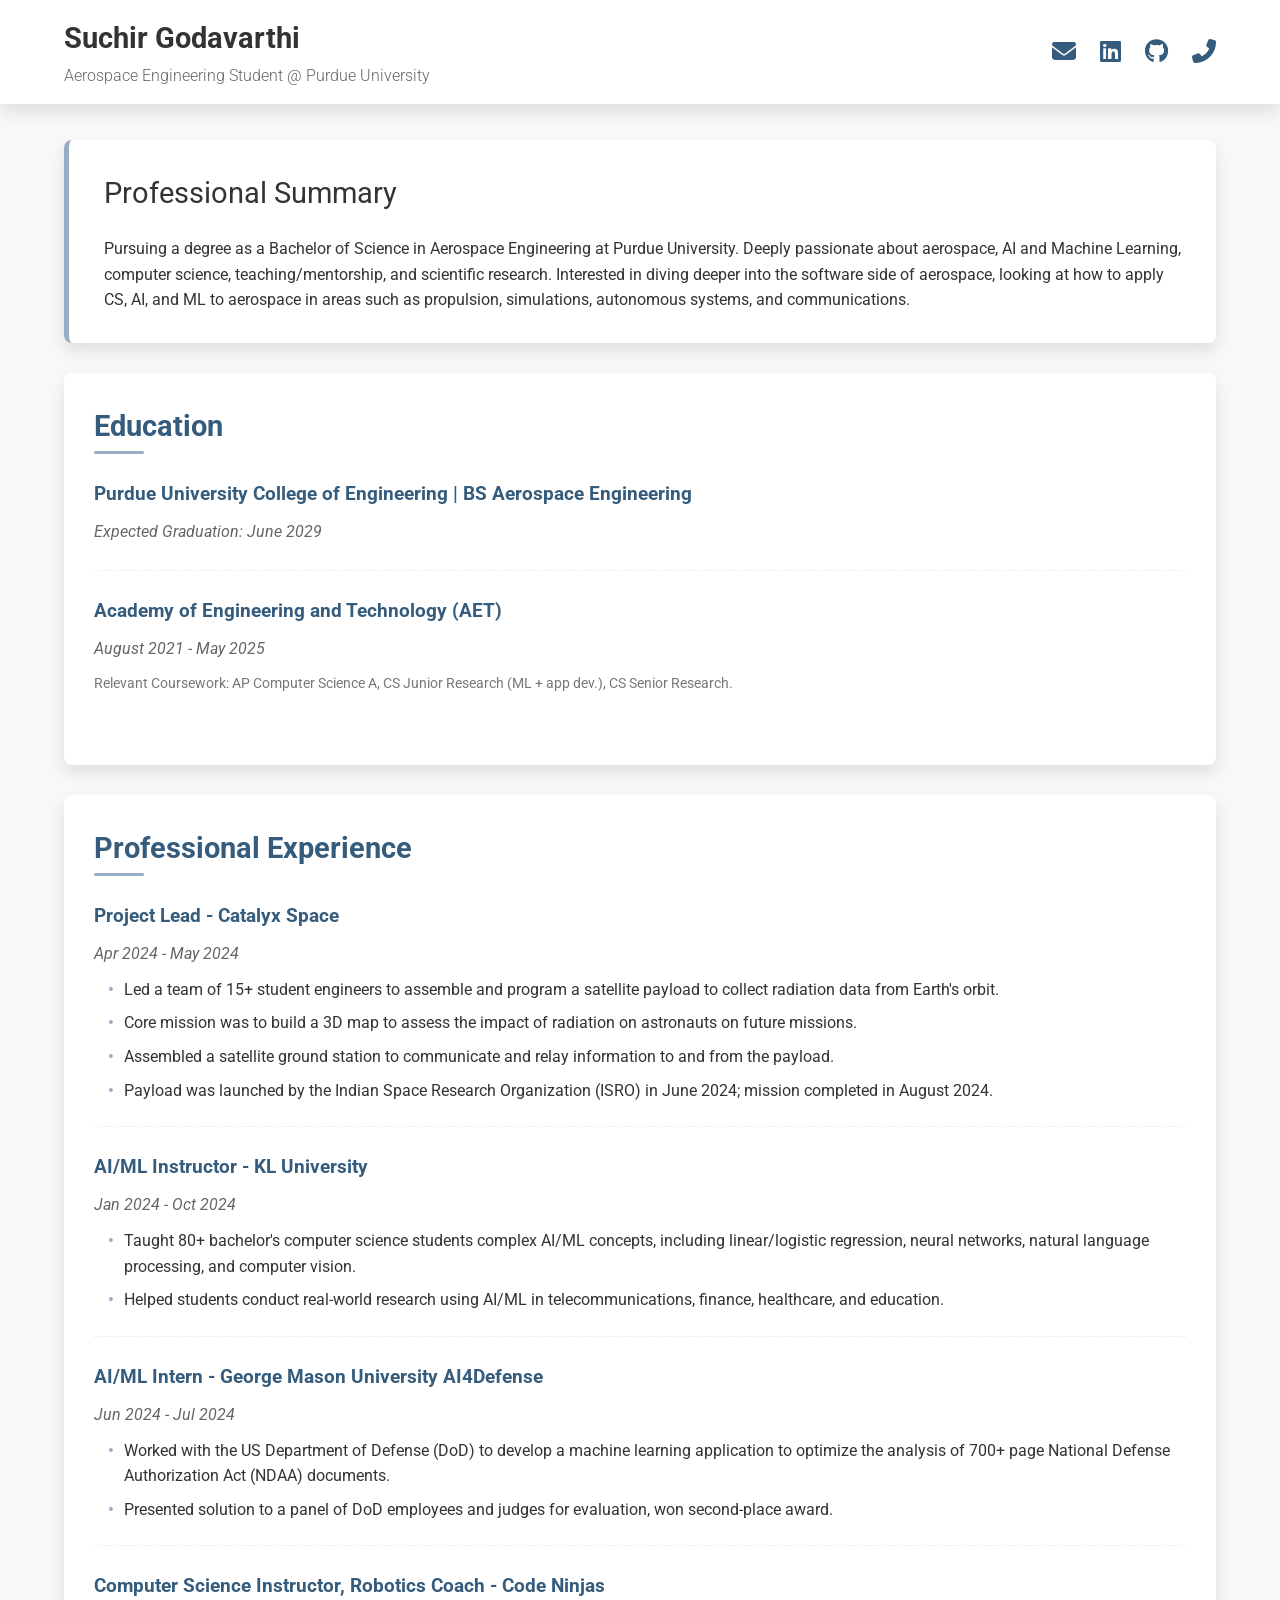
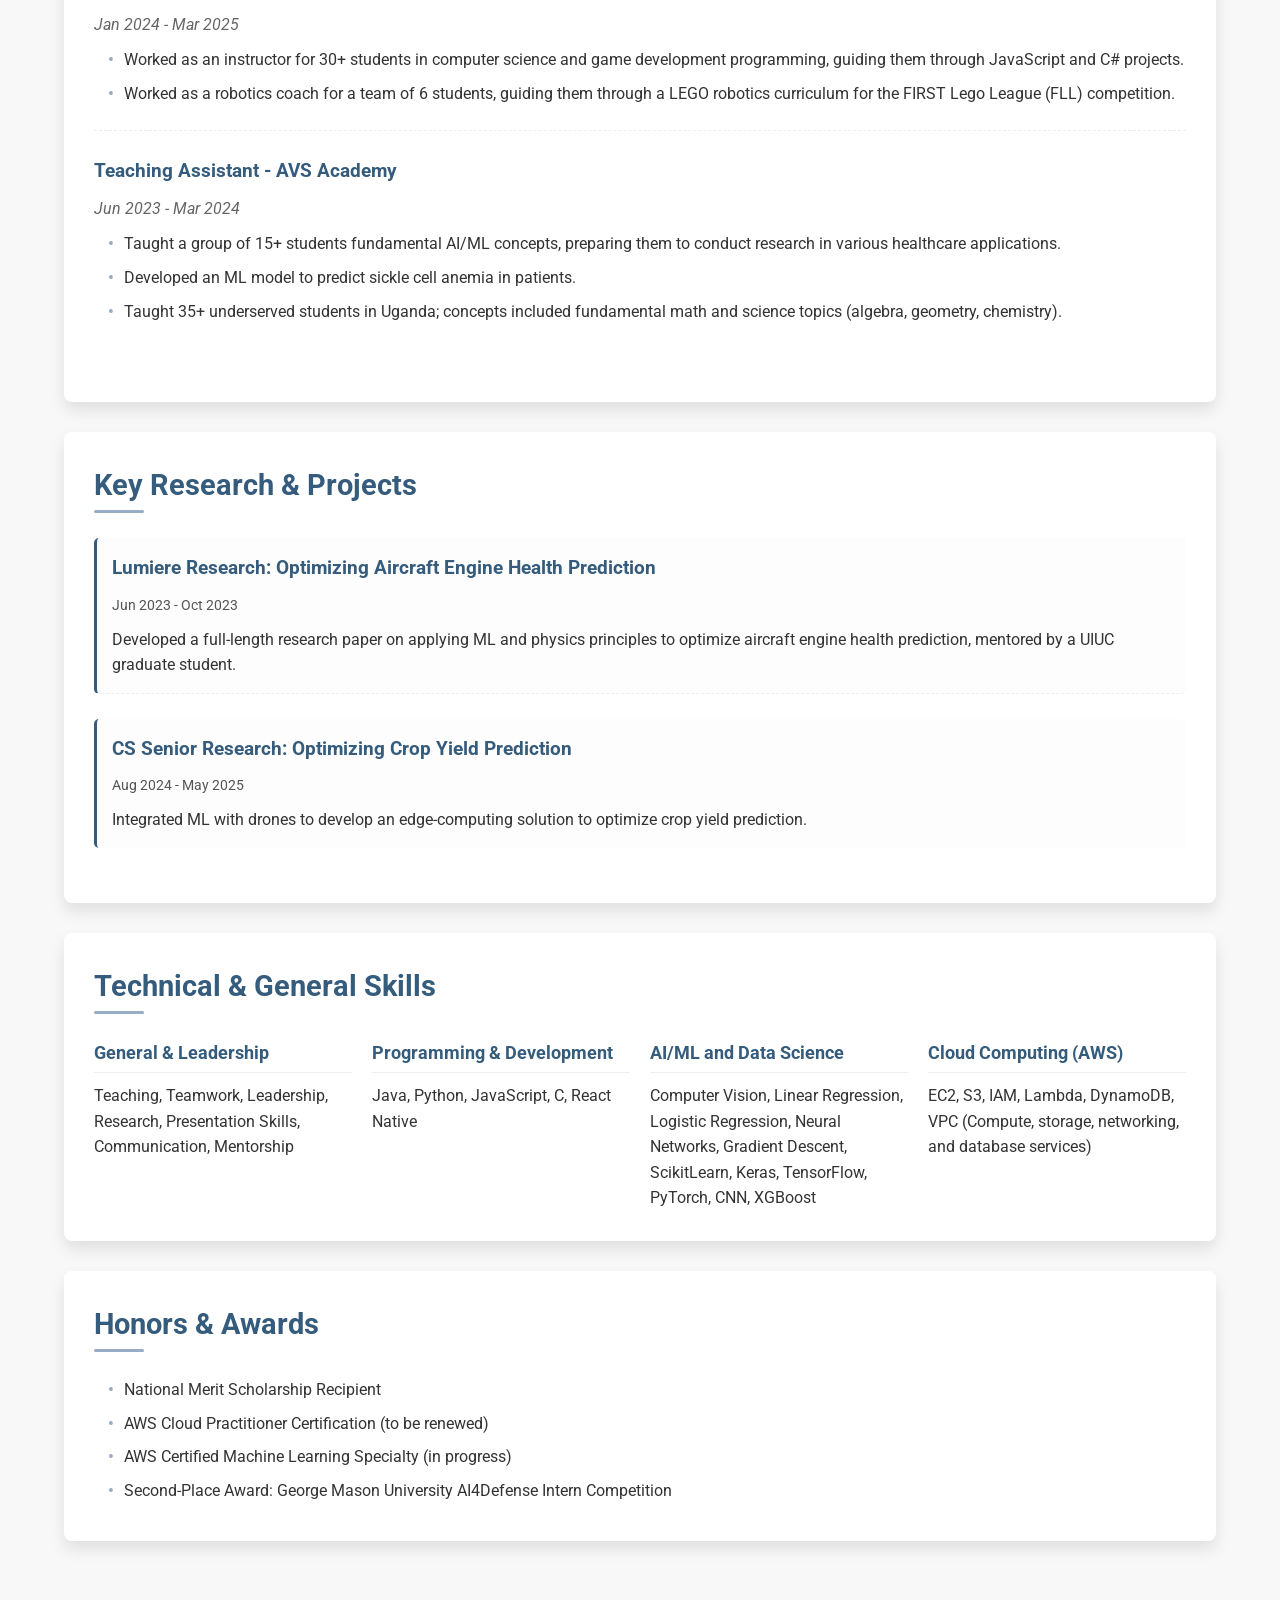
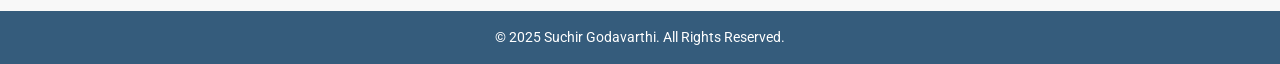
==== index.html @ ec6de8f7 "commit" ====
<!DOCTYPE html>
<html lang="en">
<head>
    <meta charset="UTF-8">
    <meta name="viewport" content="width=device-width, initial-scale=1.0">
    <title>Suchir Godavarthi | Portfolio</title>
    <link rel="stylesheet" href="style.css">
    <script src="script.js" defer></script>
    <link href="https://fonts.googleapis.com/css2?family=Roboto:wght@300;400;700&display=swap" rel="stylesheet">
    <link rel="stylesheet" href="https://cdnjs.cloudflare.com/ajax/libs/font-awesome/6.5.2/css/all.min.css">
</head>
<body>
    <header>
        <div class="container">
            <div class="header-left">
                <h1>Suchir Godavarthi</h1>
                <p class="professional-title">Aerospace Engineering Student @ Purdue University</p>
            </div>
            <div class="contact-top">
                <a href="mailto:suchir.godavarthi@gmail.com" title="Email" class="icon-link"><i class="fas fa-envelope"></i></a>
                <a href="https://www.linkedin.com/in/suchir-godavarthi-71a222285" target="_blank" title="LinkedIn" class="icon-link"><i class="fab fa-linkedin"></i></a>
                <a href="https://github.com/SuchirG5" target="_blank" title="GitHub" class="icon-link"><i class="fab fa-github"></i></a> 
                <a href="tel:+15719929379" title="Phone" class="icon-link"><i class="fas fa-phone-alt"></i></a>
            </div>
        </div>
    </header>

    <main class="container">
        
        <section id="summary" class="card hero-section">
            <h2>Professional Summary</h2>
            <p>Pursuing a degree as a Bachelor of Science in Aerospace Engineering at Purdue University. Deeply passionate about aerospace, AI and Machine Learning, computer science, teaching/mentorship, and scientific research. Interested in diving deeper into the software side of aerospace, looking at how to apply CS, AI, and ML to aerospace in areas such as propulsion, simulations, autonomous systems, and communications.</p>
        </section>

        <section id="education" class="card">
            <h2>Education</h2>
            <div class="edu-entry">
                <h3>Purdue University College of Engineering | BS Aerospace Engineering</h3>
                <p class="company">Expected Graduation: June 2029</p>
            </div>
            <div class="edu-entry">
                <h3>Academy of Engineering and Technology (AET)</h3>
                <p class="company">August 2021 - May 2025</p>
                <p class="coursework">Relevant Coursework: AP Computer Science A, CS Junior Research (ML + app dev.), CS Senior Research.</p>
            </div>
        </section>

        <section id="experience" class="card">
            <h2>Professional Experience</h2>
            
            <div class="job">
                <h3>Project Lead - Catalyx Space</h3>
                <p class="company">Apr 2024 - May 2024</p>
                <ul>
                    <li>Led a team of 15+ student engineers to assemble and program a satellite payload to collect radiation data from Earth's orbit.</li>
                    <li>Core mission was to build a 3D map to assess the impact of radiation on astronauts on future missions.</li>
                    <li>Assembled a satellite ground station to communicate and relay information to and from the payload.</li>
                    <li>Payload was launched by the Indian Space Research Organization (ISRO) in June 2024; mission completed in August 2024.</li>
                </ul>
            </div>

            <div class="job">
                <h3>AI/ML Instructor - KL University</h3>
                <p class="company">Jan 2024 - Oct 2024</p>
                <ul>
                    <li>Taught 80+ bachelor's computer science students complex AI/ML concepts, including linear/logistic regression, neural networks, natural language processing, and computer vision.</li>
                    <li>Helped students conduct real-world research using AI/ML in telecommunications, finance, healthcare, and education.</li>
                </ul>
            </div>

            <div class="job">
                <h3>AI/ML Intern - George Mason University AI4Defense</h3>
                <p class="company">Jun 2024 - Jul 2024</p>
                <ul>
                    <li>Worked with the US Department of Defense (DoD) to develop a machine learning application to optimize the analysis of 700+ page National Defense Authorization Act (NDAA) documents.</li>
                    <li>Presented solution to a panel of DoD employees and judges for evaluation, won second-place award.</li>
                </ul>
            </div>

            <div class="job">
                <h3>Computer Science Instructor, Robotics Coach - Code Ninjas</h3>
                <p class="company">Jan 2024 - Mar 2025</p>
                <ul>
                    <li>Worked as an instructor for 30+ students in computer science and game development programming, guiding them through JavaScript and C# projects.</li>
                    <li>Worked as a robotics coach for a team of 6 students, guiding them through a LEGO robotics curriculum for the FIRST Lego League (FLL) competition.</li>
                </ul>
            </div>
            
            <div class="job">
                <h3>Teaching Assistant - AVS Academy</h3>
                <p class="company">Jun 2023 - Mar 2024</p>
                <ul>
                    <li>Taught a group of 15+ students fundamental AI/ML concepts, preparing them to conduct research in various healthcare applications.</li>
                    <li>Developed an ML model to predict sickle cell anemia in patients.</li>
                    <li>Taught 35+ underserved students in Uganda; concepts included fundamental math and science topics (algebra, geometry, chemistry).</li>
                </ul>
            </div>
        </section>

        <section id="research" class="card">
            <h2>Key Research & Projects</h2>
            
            <div class="project">
                <h3>Lumiere Research: Optimizing Aircraft Engine Health Prediction</h3>
                <p class="tech-stack">Jun 2023 - Oct 2023</p>
                <p>Developed a full-length research paper on applying ML and physics principles to optimize aircraft engine health prediction, mentored by a UIUC graduate student.</p>
            </div>

            <div class="project">
                <h3>CS Senior Research: Optimizing Crop Yield Prediction</h3>
                <p class="tech-stack">Aug 2024 - May 2025</p>
                <p>Integrated ML with drones to develop an edge-computing solution to optimize crop yield prediction.</p>
            </div>
            
        </section>

        <section id="skills" class="card">
            <h2>Technical & General Skills</h2>
            <div class="skills-grid">
                <div>
                    <h3>General & Leadership</h3>
                    <p class="skill-list">Teaching, Teamwork, Leadership, Research, Presentation Skills, Communication, Mentorship</p>
                </div>
                <div>
                    <h3>Programming & Development</h3>
                    <p class="skill-list">Java, Python, JavaScript, C, React Native</p>
                </div>
                <div>
                    <h3>AI/ML and Data Science</h3>
                    <p class="skill-list">Computer Vision, Linear Regression, Logistic Regression, Neural Networks, Gradient Descent, ScikitLearn, Keras, TensorFlow, PyTorch, CNN, XGBoost</p>
                </div>
                <div>
                    <h3>Cloud Computing (AWS)</h3>
                    <p class="skill-list">EC2, S3, IAM, Lambda, DynamoDB, VPC (Compute, storage, networking, and database services)</p>
                </div>
                
            </div>
        </section>

        <section id="honors" class="card">
            <h2>Honors & Awards</h2>
            <ul>
                <li>National Merit Scholarship Recipient</li>
                <li>AWS Cloud Practitioner Certification (to be renewed)</li>
                <li>AWS Certified Machine Learning Specialty (in progress)</li>
                <li>Second-Place Award: George Mason University AI4Defense Intern Competition</li>
            </ul>
        </section>

    </main>

    <footer>
        <div class="container">
            <p>&copy; 2025 Suchir Godavarthi. All Rights Reserved.</p>
        </div>
    </footer>
</body>
</html>
---- style.css ----
/* --- Global Styles & Reset --- */
:root {
    --primary-color: #355c7c; /* Professional Blue */
    --accent-color: #97acc5; /* Blue for highlights */
    --text-color: #333;
    --background-color: #f8f8f8;
    --card-background: #ffffff;
    --shadow-light: 0 2px 4px rgba(0, 0, 0, 0.05);
    --shadow-deep: 0 8px 16px rgba(0, 0, 0, 0.1);
}

* {
    box-sizing: border-box;
    margin: 0;
    padding: 0;
}

body {
    font-family: 'Roboto', Arial, sans-serif;
    line-height: 1.6;
    color: var(--text-color);
    background-color: var(--background-color);
    /* CRITICAL CHANGE: Reduced padding-top for a single fixed header */
    padding-top: 100px; 
    transition: background-color 0.3s;
}

.container {
    width: 90%;
    max-width: 1200px;
    margin: 0 auto;
}

/* --- Typography --- */
h1 {
    font-size: 1.8em;
    color: var(--text-color);
    margin: 0;
}
h2 {
    font-size: 1.8em;
    padding-bottom: 5px;
    margin-bottom: 25px;
    position: relative;
    color: var(--primary-color);
}
h2::after {
    content: '';
    position: absolute;
    left: 0;
    bottom: 0;
    width: 50px;
    height: 3px;
    background-color: var(--accent-color);
    border-radius: 2px;
}
h3 {
    font-size: 1.2em;
    color: var(--primary-color);
    margin-bottom: 0.5em;
}
.professional-title {
    font-size: 1em;
    color: #666;
    font-weight: 300;
    margin-top: 2px;
}

a {
    color: var(--primary-color);
    text-decoration: none;
    transition: color 0.3s;
}
a:hover {
    color: var(--accent-color);
}


/* --- Fixed Header & Navigation --- */
header {
    background: var(--card-background);
    /* Simplified padding for the single header bar */
    padding: 15px 0; 
    position: fixed;
    width: 100%;
    top: 0;
    z-index: 1001;
    box-shadow: var(--shadow-deep);
}
header .container {
    display: flex;
    justify-content: space-between;
    align-items: center;
}

.header-nav-links {
    margin-top: 5px;
    font-size: 0.9em;
}
.header-nav-links a {
    color: #555;
    margin: 0 5px;
    padding: 2px 0;
    border-bottom: 2px solid transparent;
    transition: border-bottom 0.3s;
}
.header-nav-links a:hover {
    color: var(--primary-color);
    border-bottom: 2px solid var(--accent-color);
}

.contact-top .icon-link {
    font-size: 1.5em;
    margin-left: 20px;
    color: var(--primary-color);
}
.contact-top .icon-link:hover {
    color: var(--accent-color);
}

/* --- Main Content & Cards (UNCHANGED BELOW) --- */
main {
    padding: 40px 0;
}

.card {
    background: var(--card-background);
    padding: 30px;
    margin-bottom: 30px;
    border-radius: 8px;
    box-shadow: var(--shadow-deep);
    transition: transform 0.3s ease-in-out;
}
.card:hover {
    transform: translateY(-3px);
}

/* Summary Section */
.hero-section {
    border-left: 5px solid var(--accent-color);
    padding-left: 35px;
}
.hero-section h2 {
    color: var(--text-color);
    font-weight: 400;
    margin-bottom: 15px;
}
.hero-section h2::after {
    display: none; 
}

/* Experience & Education & Research Sections (Shared Styles) */
.job, .edu-entry, .project {
    margin-bottom: 25px;
    padding-bottom: 15px;
    border-bottom: 1px dashed #eee;
}
.job:last-child, .edu-entry:last-child, .project:last-child {
    border-bottom: none;
}
.company {
    color: #666;
    font-style: italic;
    margin-bottom: 10px;
    display: block;
}
.coursework {
    font-size: 0.9em;
    color: #777;
}

/* Project Styling */
.project {
    padding: 15px;
    background: #fdfdfd;
    border-radius: 5px;
    border-left: 3px solid var(--primary-color);
}
.tech-stack {
    font-size: 0.9em;
    color: #555;
    margin-bottom: 10px;
}

/* List Styling (Used for Experience and Honors) */
ul {
    list-style-type: none;
    padding-left: 15px;
}
li {
    position: relative;
    margin-bottom: 8px;
    padding-left: 15px;
}
li::before {
    content: "•";
    color: var(--accent-color);
    font-weight: bold;
    display: inline-block;
    width: 1em;
    margin-left: -1em;
}

/* Skills Section */
.skills-grid {
    display: grid;
    grid-template-columns: repeat(auto-fit, minmax(250px, 1fr));
    gap: 20px;
}
.skills-grid h3 {
    border-bottom: 1px solid #eee;
    padding-bottom: 5px;
    margin-bottom: 10px;
    font-size: 1.1em;
}
.skill-list {
    display: flex;
    flex-wrap: wrap;
    gap: 8px;
}
.skill-list p {
    background: #eef2ff;
    padding: 5px 10px;
    border-radius: 3px;
    font-size: 0.95em;
    font-weight: 500;
    color: var(--primary-color);
}

/* --- Footer --- */
footer {
    background: var(--primary-color);
    color: var(--card-background);
    padding: 15px 0;
    text-align: center;
    font-size: 0.9em;
}
footer .container {
    display: flex;
    justify-content: center;
}


/* --- Responsive Adjustments --- */
@media (max-width: 768px) {
    header .container {
        flex-direction: column;
        text-align: center;
    }
    .contact-top {
        margin-top: 10px;
    }
    .contact-top .icon-link {
        margin: 0 10px;
    }
    .header-left {
        width: 100%;
    }
    .header-nav-links {
        margin-top: 10px;
        padding-top: 5px;
        border-top: 1px solid #eee;
    }
    body {
        /* Adjusted for the new combined header height on mobile */
        padding-top: 160px;
    }
}
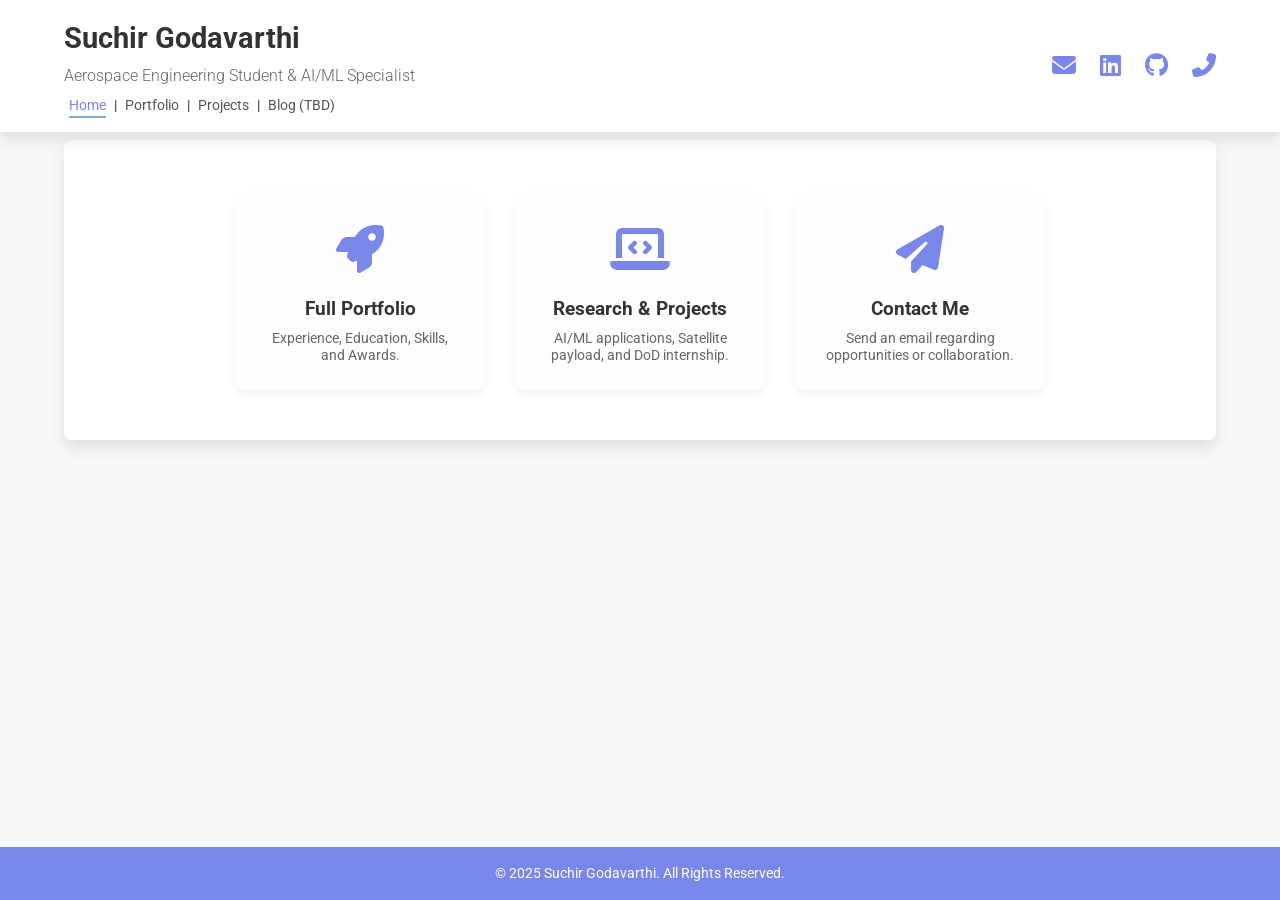
==== commit 8fa69b14: "commit" ====
--- a/index.html
+++ b/index.html
@@ -3,23 +3,32 @@
 <head>
     <meta charset="UTF-8">
     <meta name="viewport" content="width=device-width, initial-scale=1.0">
-    <title>Suchir Godavarthi | Portfolio</title>
+    <title>Suchir Godavarthi | Home</title>
     <link rel="stylesheet" href="style.css">
-    <script src="script.js" defer></script>
+    <!-- Fonts -->
     <link href="https://fonts.googleapis.com/css2?family=Roboto:wght@300;400;700&display=swap" rel="stylesheet">
+    <!-- Font Awesome for Icons -->
     <link rel="stylesheet" href="https://cdnjs.cloudflare.com/ajax/libs/font-awesome/6.5.2/css/all.min.css">
 </head>
 <body>
+    <!-- FIXED HEADER (TOP BAR) - SHARED ACROSS ALL PAGES -->
     <header>
         <div class="container">
             <div class="header-left">
                 <h1>Suchir Godavarthi</h1>
-                <p class="professional-title">Aerospace Engineering Student @ Purdue University</p>
+                <p class="professional-title">Aerospace Engineering Student & AI/ML Specialist</p>
+                <!-- NAVIGATION LINKS -->
+                <div class="header-nav-links">
+                    <a href="index.html" class="active">Home</a> | 
+                    <a href="portfolio.html">Portfolio</a> | 
+                    <a href="projects.html">Projects</a> | 
+                    <a href="#">Blog (TBD)</a>
+                </div>
             </div>
             <div class="contact-top">
                 <a href="mailto:suchir.godavarthi@gmail.com" title="Email" class="icon-link"><i class="fas fa-envelope"></i></a>
                 <a href="https://www.linkedin.com/in/suchir-godavarthi-71a222285" target="_blank" title="LinkedIn" class="icon-link"><i class="fab fa-linkedin"></i></a>
-                <a href="https://github.com/SuchirG5" target="_blank" title="GitHub" class="icon-link"><i class="fab fa-github"></i></a> 
+                <a href="YOUR_GITHUB_LINK_HERE" target="_blank" title="GitHub" class="icon-link"><i class="fab fa-github"></i></a> 
                 <a href="tel:+15719929379" title="Phone" class="icon-link"><i class="fas fa-phone-alt"></i></a>
             </div>
         </div>
@@ -27,132 +36,41 @@
 
     <main class="container">
         
-        <section id="summary" class="card hero-section">
-            <h2>Professional Summary</h2>
-            <p>Pursuing a degree as a Bachelor of Science in Aerospace Engineering at Purdue University. Deeply passionate about aerospace, AI and Machine Learning, computer science, teaching/mentorship, and scientific research. Interested in diving deeper into the software side of aerospace, looking at how to apply CS, AI, and ML to aerospace in areas such as propulsion, simulations, autonomous systems, and communications.</p>
-        </section>
+        <section class="card icon-grid-section">
+            <h2 class="visually-hidden">Navigation Links</h2> 
+            
+            <a href="portfolio.html" class="icon-card">
+                <i class="fas fa-rocket fa-3x"></i>
+                <div class="card-text">
+                    <h3>Full Portfolio</h3>
+                    <p>Experience, Education, Skills, and Awards.</p>
+                </div>
+            </a>
 
-        <section id="education" class="card">
-            <h2>Education</h2>
-            <div class="edu-entry">
-                <h3>Purdue University College of Engineering | BS Aerospace Engineering</h3>
-                <p class="company">Expected Graduation: June 2029</p>
-            </div>
-            <div class="edu-entry">
-                <h3>Academy of Engineering and Technology (AET)</h3>
-                <p class="company">August 2021 - May 2025</p>
-                <p class="coursework">Relevant Coursework: AP Computer Science A, CS Junior Research (ML + app dev.), CS Senior Research.</p>
-            </div>
-        </section>
+            <a href="projects.html" class="icon-card">
+                <i class="fas fa-laptop-code fa-3x"></i>
+                <div class="card-text">
+                    <h3>Research & Projects</h3>
+                    <p>AI/ML applications, Satellite payload, and DoD internship.</p>
+                </div>
+            </a>
 
-        <section id="experience" class="card">
-            <h2>Professional Experience</h2>
-            
-            <div class="job">
-                <h3>Project Lead - Catalyx Space</h3>
-                <p class="company">Apr 2024 - May 2024</p>
-                <ul>
-                    <li>Led a team of 15+ student engineers to assemble and program a satellite payload to collect radiation data from Earth's orbit.</li>
-                    <li>Core mission was to build a 3D map to assess the impact of radiation on astronauts on future missions.</li>
-                    <li>Assembled a satellite ground station to communicate and relay information to and from the payload.</li>
-                    <li>Payload was launched by the Indian Space Research Organization (ISRO) in June 2024; mission completed in August 2024.</li>
-                </ul>
-            </div>
-
-            <div class="job">
-                <h3>AI/ML Instructor - KL University</h3>
-                <p class="company">Jan 2024 - Oct 2024</p>
-                <ul>
-                    <li>Taught 80+ bachelor's computer science students complex AI/ML concepts, including linear/logistic regression, neural networks, natural language processing, and computer vision.</li>
-                    <li>Helped students conduct real-world research using AI/ML in telecommunications, finance, healthcare, and education.</li>
-                </ul>
-            </div>
-
-            <div class="job">
-                <h3>AI/ML Intern - George Mason University AI4Defense</h3>
-                <p class="company">Jun 2024 - Jul 2024</p>
-                <ul>
-                    <li>Worked with the US Department of Defense (DoD) to develop a machine learning application to optimize the analysis of 700+ page National Defense Authorization Act (NDAA) documents.</li>
-                    <li>Presented solution to a panel of DoD employees and judges for evaluation, won second-place award.</li>
-                </ul>
-            </div>
-
-            <div class="job">
-                <h3>Computer Science Instructor, Robotics Coach - Code Ninjas</h3>
-                <p class="company">Jan 2024 - Mar 2025</p>
-                <ul>
-                    <li>Worked as an instructor for 30+ students in computer science and game development programming, guiding them through JavaScript and C# projects.</li>
-                    <li>Worked as a robotics coach for a team of 6 students, guiding them through a LEGO robotics curriculum for the FIRST Lego League (FLL) competition.</li>
-                </ul>
-            </div>
-            
-            <div class="job">
-                <h3>Teaching Assistant - AVS Academy</h3>
-                <p class="company">Jun 2023 - Mar 2024</p>
-                <ul>
-                    <li>Taught a group of 15+ students fundamental AI/ML concepts, preparing them to conduct research in various healthcare applications.</li>
-                    <li>Developed an ML model to predict sickle cell anemia in patients.</li>
-                    <li>Taught 35+ underserved students in Uganda; concepts included fundamental math and science topics (algebra, geometry, chemistry).</li>
-                </ul>
-            </div>
-        </section>
-
-        <section id="research" class="card">
-            <h2>Key Research & Projects</h2>
-            
-            <div class="project">
-                <h3>Lumiere Research: Optimizing Aircraft Engine Health Prediction</h3>
-                <p class="tech-stack">Jun 2023 - Oct 2023</p>
-                <p>Developed a full-length research paper on applying ML and physics principles to optimize aircraft engine health prediction, mentored by a UIUC graduate student.</p>
-            </div>
-
-            <div class="project">
-                <h3>CS Senior Research: Optimizing Crop Yield Prediction</h3>
-                <p class="tech-stack">Aug 2024 - May 2025</p>
-                <p>Integrated ML with drones to develop an edge-computing solution to optimize crop yield prediction.</p>
-            </div>
-            
-        </section>
-
-        <section id="skills" class="card">
-            <h2>Technical & General Skills</h2>
-            <div class="skills-grid">
-                <div>
-                    <h3>General & Leadership</h3>
-                    <p class="skill-list">Teaching, Teamwork, Leadership, Research, Presentation Skills, Communication, Mentorship</p>
+            <a href="mailto:suchir.godavarthi@gmail.com" class="icon-card">
+                <i class="fas fa-paper-plane fa-3x"></i>
+                <div class="card-text">
+                    <h3>Contact Me</h3>
+                    <p>Send an email regarding opportunities or collaboration.</p>
                 </div>
-                <div>
-                    <h3>Programming & Development</h3>
-                    <p class="skill-list">Java, Python, JavaScript, C, React Native</p>
-                </div>
-                <div>
-                    <h3>AI/ML and Data Science</h3>
-                    <p class="skill-list">Computer Vision, Linear Regression, Logistic Regression, Neural Networks, Gradient Descent, ScikitLearn, Keras, TensorFlow, PyTorch, CNN, XGBoost</p>
-                </div>
-                <div>
-                    <h3>Cloud Computing (AWS)</h3>
-                    <p class="skill-list">EC2, S3, IAM, Lambda, DynamoDB, VPC (Compute, storage, networking, and database services)</p>
-                </div>
-                
-            </div>
-        </section>
-
-        <section id="honors" class="card">
-            <h2>Honors & Awards</h2>
-            <ul>
-                <li>National Merit Scholarship Recipient</li>
-                <li>AWS Cloud Practitioner Certification (to be renewed)</li>
-                <li>AWS Certified Machine Learning Specialty (in progress)</li>
-                <li>Second-Place Award: George Mason University AI4Defense Intern Competition</li>
-            </ul>
+            </a>
         </section>
 
     </main>
 
+    <!-- FOOTER -->
     <footer>
         <div class="container">
             <p>&copy; 2025 Suchir Godavarthi. All Rights Reserved.</p>
         </div>
     </footer>
 </body>
-</html>+</html>
--- a/style.css
+++ b/style.css
@@ -1,7 +1,7 @@
 /* --- Global Styles & Reset --- */
 :root {
-    --primary-color: #355c7c; /* Professional Blue */
-    --accent-color: #97acc5; /* Blue for highlights */
+    --primary-color: #7887e8; /* Light Indigo Blue */
+    --accent-color: #80a8cb; /* Soft Blue/Gray */
     --text-color: #333;
     --background-color: #f8f8f8;
     --card-background: #ffffff;
@@ -20,9 +20,14 @@
     line-height: 1.6;
     color: var(--text-color);
     background-color: var(--background-color);
-    /* CRITICAL CHANGE: Reduced padding-top for a single fixed header */
-    padding-top: 100px; 
+    padding-top: 100px; /* Space for the fixed header */
     transition: background-color 0.3s;
+    
+    /* --- STICKY FOOTER FIX START --- */
+    display: flex;
+    flex-direction: column;
+    min-height: 100vh;
+    /* --- STICKY FOOTER FIX END --- */
 }
 
 .container {
@@ -31,7 +36,7 @@
     margin: 0 auto;
 }
 
-/* --- Typography --- */
+/* --- Typography & Headings --- */
 h1 {
     font-size: 1.8em;
     color: var(--text-color);
@@ -79,7 +84,6 @@
 /* --- Fixed Header & Navigation --- */
 header {
     background: var(--card-background);
-    /* Simplified padding for the single header bar */
     padding: 15px 0; 
     position: fixed;
     width: 100%;
@@ -93,6 +97,7 @@
     align-items: center;
 }
 
+/* Primary Page Links (Home, Portfolio, etc.) */
 .header-nav-links {
     margin-top: 5px;
     font-size: 0.9em;
@@ -104,11 +109,13 @@
     border-bottom: 2px solid transparent;
     transition: border-bottom 0.3s;
 }
-.header-nav-links a:hover {
+.header-nav-links a:hover,
+.header-nav-links a.active {
     color: var(--primary-color);
     border-bottom: 2px solid var(--accent-color);
 }
 
+/* Contact Icons */
 .contact-top .icon-link {
     font-size: 1.5em;
     margin-left: 20px;
@@ -118,9 +125,12 @@
     color: var(--accent-color);
 }
 
-/* --- Main Content & Cards (UNCHANGED BELOW) --- */
+/* --- Main Content & Cards --- */
 main {
     padding: 40px 0;
+    /* --- STICKY FOOTER FIX START --- */
+    flex-grow: 1; /* Allows main content to fill all available space */
+    /* --- STICKY FOOTER FIX END --- */
 }
 
 .card {
@@ -135,7 +145,81 @@
     transform: translateY(-3px);
 }
 
-/* Summary Section */
+/* --- Homepage Icon Grid Styling (UPDATED FOR AESTHETICS) --- */
+.icon-grid-section {
+    padding: 50px 30px;
+    display: flex; 
+    justify-content: center; /* Center the narrow cards */
+    gap: 30px; /* Increased gap */
+    flex-wrap: wrap; 
+    text-align: center; /* Center content inside the card */
+}
+
+.icon-card {
+    /* Made narrower for a cleaner look */
+    width: 250px; 
+    
+    background: #fdfdfd;
+    padding: 25px; /* Adjust padding for visual appeal */
+    border-radius: 12px; /* Slightly more rounded corners */
+    box-shadow: 0 6px 10px rgba(0, 0, 0, 0.05);
+    
+    /* Changed to vertical stacking inside the card */
+    display: flex; 
+    flex-direction: column;
+    align-items: center;
+    justify-content: space-between; 
+    height: 200px; /* Set a fixed height for visual uniformity */
+
+    transition: all 0.3s;
+    color: var(--text-color); 
+    text-decoration: none;
+    text-align: center;
+}
+.icon-card:hover {
+    background-color: #eef2ff;
+    transform: translateY(-5px);
+    box-shadow: 0 10px 20px rgba(0, 0, 0, 0.15);
+}
+.icon-card i {
+    color: var(--primary-color);
+    margin-bottom: 10px;
+    transition: color 0.3s;
+    font-size: 3em; 
+    padding-top: 10px; /* Space from the top edge */
+}
+.icon-card:hover i {
+    color: var(--accent-color);
+}
+.icon-card .card-text {
+    flex-grow: 1;
+    display: flex;
+    flex-direction: column;
+    justify-content: flex-end; /* Pushes description to the bottom */
+}
+.icon-card h3 {
+    font-size: 1.2em;
+    margin-bottom: 5px;
+    color: var(--text-color);
+}
+.icon-card p {
+    font-size: 0.85em;
+    color: #666;
+    line-height: 1.3;
+}
+
+.visually-hidden {
+    position: absolute;
+    width: 1px;
+    height: 1px;
+    padding: 0;
+    margin: -1px;
+    overflow: hidden;
+    clip: rect(0, 0, 0, 0);
+    border: 0;
+}
+
+/* --- Portfolio Content Styling (Unchanged) --- */
 .hero-section {
     border-left: 5px solid var(--accent-color);
     padding-left: 35px;
@@ -149,7 +233,7 @@
     display: none; 
 }
 
-/* Experience & Education & Research Sections (Shared Styles) */
+/* Experience, Education, etc. Shared Styles */
 .job, .edu-entry, .project {
     margin-bottom: 25px;
     padding-bottom: 15px;
@@ -163,23 +247,6 @@
     font-style: italic;
     margin-bottom: 10px;
     display: block;
-}
-.coursework {
-    font-size: 0.9em;
-    color: #777;
-}
-
-/* Project Styling */
-.project {
-    padding: 15px;
-    background: #fdfdfd;
-    border-radius: 5px;
-    border-left: 3px solid var(--primary-color);
-}
-.tech-stack {
-    font-size: 0.9em;
-    color: #555;
-    margin-bottom: 10px;
 }
 
 /* List Styling (Used for Experience and Honors) */
@@ -219,7 +286,8 @@
     gap: 8px;
 }
 .skill-list p {
-    background: #eef2ff;
+    /* Updated background color slightly for better contrast against new primary */
+    background: #f0f3ff; 
     padding: 5px 10px;
     border-radius: 3px;
     font-size: 0.95em;
@@ -235,11 +303,6 @@
     text-align: center;
     font-size: 0.9em;
 }
-footer .container {
-    display: flex;
-    justify-content: center;
-}
-
 
 /* --- Responsive Adjustments --- */
 @media (max-width: 768px) {
@@ -260,9 +323,28 @@
         margin-top: 10px;
         padding-top: 5px;
         border-top: 1px solid #eee;
+        width: 100%;
+        display: flex;
+        flex-wrap: wrap;
+        justify-content: center;
+    }
+    .header-nav-links a {
+        margin: 0 8px;
+        font-size: 0.85em;
     }
     body {
-        /* Adjusted for the new combined header height on mobile */
         padding-top: 160px;
     }
-}+    .icon-grid-section {
+        /* On mobile, stack cards vertically */
+        flex-direction: column; 
+    }
+    .icon-card {
+        min-width: 100%;
+        height: auto; /* Allow height to flex on mobile */
+        padding: 20px;
+    }
+    .icon-card i {
+        font-size: 2em;
+    }
+}
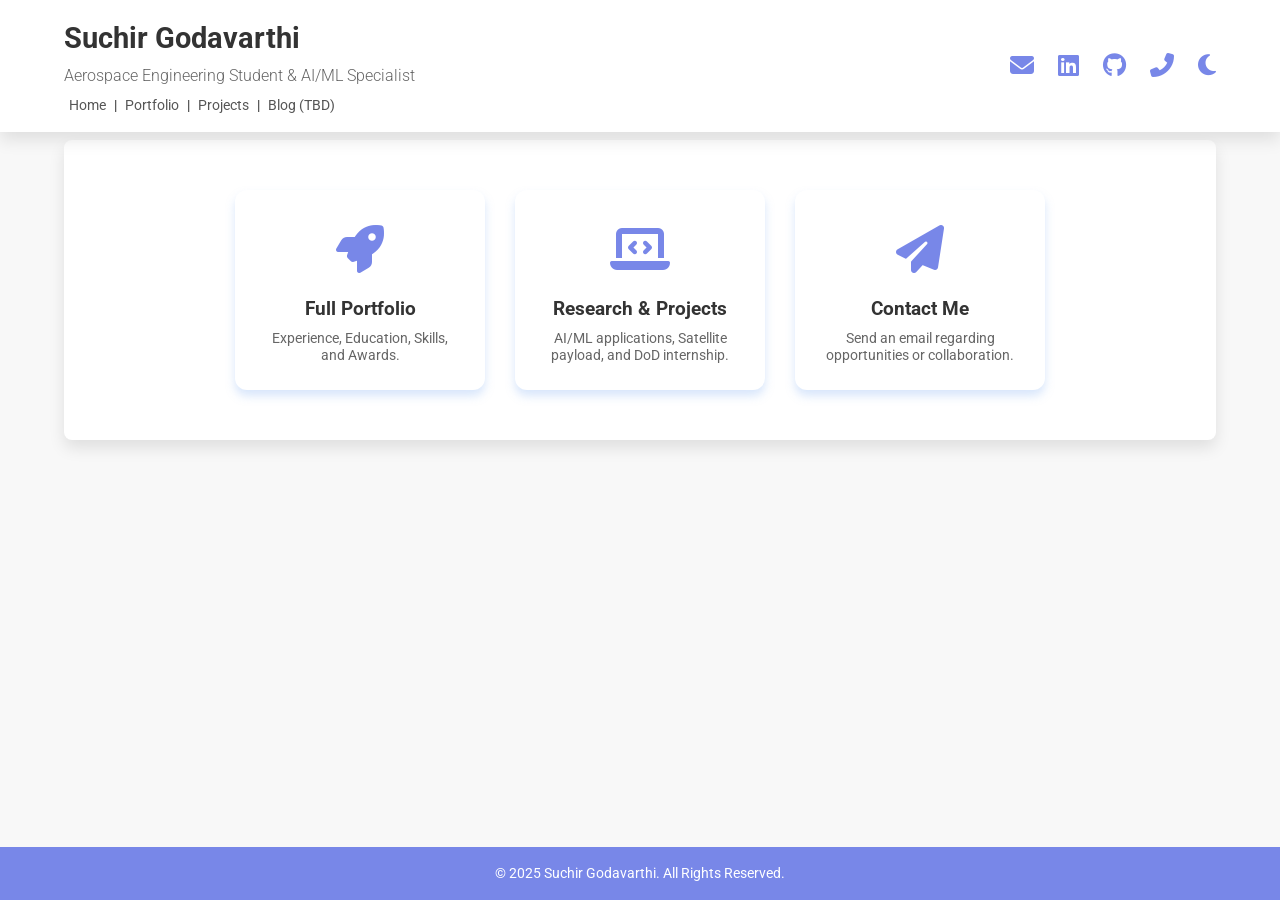
==== commit 0ce56a52: "commit" ====
--- a/index.html
+++ b/index.html
@@ -9,6 +9,8 @@
     <link href="https://fonts.googleapis.com/css2?family=Roboto:wght@300;400;700&display=swap" rel="stylesheet">
     <!-- Font Awesome for Icons -->
     <link rel="stylesheet" href="https://cdnjs.cloudflare.com/ajax/libs/font-awesome/6.5.2/css/all.min.css">
+    <!-- Theme Toggle and Nav Logic -->
+    <script src="script.js" defer></script>
 </head>
 <body>
     <!-- FIXED HEADER (TOP BAR) - SHARED ACROSS ALL PAGES -->
@@ -30,6 +32,10 @@
                 <a href="https://www.linkedin.com/in/suchir-godavarthi-71a222285" target="_blank" title="LinkedIn" class="icon-link"><i class="fab fa-linkedin"></i></a>
                 <a href="YOUR_GITHUB_LINK_HERE" target="_blank" title="GitHub" class="icon-link"><i class="fab fa-github"></i></a> 
                 <a href="tel:+15719929379" title="Phone" class="icon-link"><i class="fas fa-phone-alt"></i></a>
+                <!-- THEME TOGGLE BUTTON -->
+                <button id="theme-toggle" class="theme-toggle-button" aria-label="Toggle theme">
+                    <!-- Icon will be set by script.js on load -->
+                </button>
             </div>
         </div>
     </header>
--- a/style.css
+++ b/style.css
@@ -1,12 +1,30 @@
 /* --- Global Styles & Reset --- */
 :root {
-    --primary-color: #7887e8; /* Light Indigo Blue */
-    --accent-color: #80a8cb; /* Soft Blue/Gray */
+    /* --- DARK MODE (Default) --- */
+    --primary-color: #9fa8da; /* Slightly lighter Indigo Blue for pop on dark bg */
+    --accent-color: #a8b8c7; /* Slightly lighter Soft Blue/Gray for pop on dark bg */
+    --text-color: #e0e0e0;   /* Light gray text */
+    --background-color: #1e1e1e; /* Dark charcoal background */
+    --card-background: #252526; /* Slightly lighter card background */
+    --shadow-light: 0 2px 4px rgba(0, 0, 0, 0.4); /* Darker shadow for subtle depth */
+    --shadow-deep: 0 8px 16px rgba(0, 0, 0, 0.6);
+    --border-color: #8f8f8f;
+    --skill-pill-bg: #363640;
+    --footer-text-color: #1e1e1e;
+}
+
+/* --- LIGHT MODE Overrides --- */
+body.light-mode {
+    --primary-color: #7887e8; 
+    --accent-color: #80a8cb; 
     --text-color: #333;
     --background-color: #f8f8f8;
     --card-background: #ffffff;
     --shadow-light: 0 2px 4px rgba(0, 0, 0, 0.05);
     --shadow-deep: 0 8px 16px rgba(0, 0, 0, 0.1);
+    --border-color: #eee;
+    --skill-pill-bg: #f0f3ff;
+    --footer-text-color: #ffffff;
 }
 
 * {
@@ -39,7 +57,7 @@
 /* --- Typography & Headings --- */
 h1 {
     font-size: 1.8em;
-    color: var(--text-color);
+    color: var(--text-color); /* Use light text color */
     margin: 0;
 }
 h2 {
@@ -66,9 +84,12 @@
 }
 .professional-title {
     font-size: 1em;
-    color: #666;
+    color: #b0b0b0; /* Lighter shade of gray for subtitle */
     font-weight: 300;
     margin-top: 2px;
+}
+body.light-mode .professional-title {
+    color: #666; /* Darker shade of gray for subtitle in light mode */
 }
 
 a {
@@ -103,12 +124,15 @@
     font-size: 0.9em;
 }
 .header-nav-links a {
-    color: #555;
+    color: #b0b0b0; /* Lighter gray for links */
     margin: 0 5px;
     padding: 2px 0;
     border-bottom: 2px solid transparent;
     transition: border-bottom 0.3s;
 }
+body.light-mode .header-nav-links a {
+    color: #555; /* Darker gray for links in light mode */
+}
 .header-nav-links a:hover,
 .header-nav-links a.active {
     color: var(--primary-color);
@@ -122,6 +146,21 @@
     color: var(--primary-color);
 }
 .contact-top .icon-link:hover {
+    color: var(--accent-color);
+}
+
+/* Toggle Button specific style */
+.theme-toggle-button {
+    background: none;
+    border: none;
+    cursor: pointer;
+    font-size: 1.5em;
+    color: var(--primary-color);
+    margin-left: 20px;
+    padding: 0;
+    transition: color 0.3s;
+}
+.theme-toggle-button:hover {
     color: var(--accent-color);
 }
 
@@ -145,6 +184,110 @@
     transform: translateY(-3px);
 }
 
+/* Utility to hide elements (from previous version, keeping it) */
+.hidden {
+    display: none !important;
+}
+
+/* --- NEW PROJECT GRID VIEW (Two large tiles side-by-side) --- */
+.project-grid-view {
+    display: grid;
+    /* Two columns, takes up 1 fraction of space each, making them 50% width */
+    grid-template-columns: 1fr 1fr; 
+    gap: 30px; /* Space between the cards */
+}
+
+.project-viewer-tile {
+    padding: 20px; /* Slightly less padding to maximize viewer space */
+    margin-bottom: 0;
+}
+.project-viewer-tile:hover {
+    transform: translateY(-3px); /* Retain subtle hover effect */
+}
+
+/* Header within the viewer tile */
+.project-header {
+    display: flex;
+    justify-content: space-between;
+    align-items: flex-start;
+    margin-bottom: 15px;
+    border-bottom: 1px solid var(--border-color); /* Uses var */
+    padding-bottom: 10px;
+}
+
+.project-header h3 {
+    margin: 0;
+    color: var(--text-color);
+    font-size: 1.4em; /* Slightly smaller for compactness */
+}
+
+.header-right-icons {
+    display: flex;
+    gap: 15px;
+    align-items: center;
+}
+
+.pdf-link i {
+    color: var(--primary-color);
+}
+.pdf-link:hover i {
+    color: var(--accent-color);
+}
+
+.tech-icons i {
+    font-size: 1.5em; 
+    color: var(--accent-color);
+    transition: color 0.2s;
+}
+.tech-icons i:hover {
+    color: var(--primary-color);
+}
+
+/* PDF Viewer Container - MUCH LARGER */
+.pdf-viewer-container {
+    background: #121212; /* Even darker background for the viewer area */
+    border: 1px solid var(--border-color); /* Uses var */
+    border-radius: 4px;
+    box-shadow: var(--shadow-light);
+    overflow: hidden;
+    display: flex;
+    flex-direction: column;
+    /* Significant height for "big" viewer, responsive on large screens */
+    height: 700px; 
+}
+body.light-mode .pdf-viewer-container {
+    background: #e9e9e9; /* Lighter background for the viewer area in light mode */
+}
+
+.pdf-viewer {
+    width: 100%;
+    flex-grow: 1;
+    border: none;
+}
+
+/* Footer (Description and Meta) Styling */
+.project-footer {
+    padding-top: 15px;
+}
+
+.short-description {
+    font-size: 0.95em; /* Slightly smaller text for concise look */
+    margin-bottom: 10px;
+    line-height: 1.4;
+}
+
+.meta-data {
+    font-size: 0.85em;
+    color: #b0b0b0; /* Lighter gray for metadata */
+    border-top: 1px dashed var(--border-color); /* Uses var */
+    padding-top: 10px;
+}
+body.light-mode .meta-data {
+    color: #666; /* Darker gray for metadata in light mode */
+}
+
+
+/* --- Other retained styles (for other pages) --- */
 /* --- Homepage Icon Grid Styling (UPDATED FOR AESTHETICS) --- */
 .icon-grid-section {
     padding: 50px 30px;
@@ -159,10 +302,10 @@
     /* Made narrower for a cleaner look */
     width: 250px; 
     
-    background: #fdfdfd;
+    background: var(--card-background); /* Use card background */
     padding: 25px; /* Adjust padding for visual appeal */
     border-radius: 12px; /* Slightly more rounded corners */
-    box-shadow: 0 6px 10px rgba(0, 0, 0, 0.05);
+    box-shadow: 0 6px 10px rgba(142, 182, 242, 0.34);
     
     /* Changed to vertical stacking inside the card */
     display: flex; 
@@ -177,9 +320,12 @@
     text-align: center;
 }
 .icon-card:hover {
-    background-color: #eef2ff;
+    background-color: #2e2e2e; /* Dark hover effect */
     transform: translateY(-5px);
-    box-shadow: 0 10px 20px rgba(0, 0, 0, 0.15);
+    box-shadow: var(--shadow-deep);
+}
+body.light-mode .icon-card:hover {
+    background-color: #eef2ff; /* Light hover effect */
 }
 .icon-card i {
     color: var(--primary-color);
@@ -200,12 +346,15 @@
 .icon-card h3 {
     font-size: 1.2em;
     margin-bottom: 5px;
-    color: var(--text-color);
+    color: var(--text-color); /* Use light text color */
 }
 .icon-card p {
     font-size: 0.85em;
-    color: #666;
+    color: #b0b0b0; /* Lighter shade of gray for description */
     line-height: 1.3;
+}
+body.light-mode .icon-card p {
+    color: #666; /* Darker color for light mode */
 }
 
 .visually-hidden {
@@ -237,16 +386,19 @@
 .job, .edu-entry, .project {
     margin-bottom: 25px;
     padding-bottom: 15px;
-    border-bottom: 1px dashed #eee;
+    border-bottom: 1px dashed var(--border-color); /* Uses var */
 }
 .job:last-child, .edu-entry:last-child, .project:last-child {
     border-bottom: none;
 }
 .company {
-    color: #666;
+    color: #b0b0b0; /* Lighter color */
     font-style: italic;
     margin-bottom: 10px;
     display: block;
+}
+body.light-mode .company {
+    color: #666; /* Darker color in light mode */
 }
 
 /* List Styling (Used for Experience and Honors) */
@@ -275,7 +427,7 @@
     gap: 20px;
 }
 .skills-grid h3 {
-    border-bottom: 1px solid #eee;
+    border-bottom: 1px solid var(--border-color); /* Uses var */
     padding-bottom: 5px;
     margin-bottom: 10px;
     font-size: 1.1em;
@@ -286,19 +438,22 @@
     gap: 8px;
 }
 .skill-list p {
-    /* Updated background color slightly for better contrast against new primary */
-    background: #f0f3ff; 
+    /* New dark mode skill pill style */
+    background: var(--skill-pill-bg); /* Uses var */
     padding: 5px 10px;
     border-radius: 3px;
     font-size: 0.95em;
     font-weight: 500;
-    color: var(--primary-color);
+    color: var(--text-color); /* Light text on dark pill */
+}
+body.light-mode .skill-list p {
+    color: var(--primary-color); /* Primary color text on light pill */
 }
 
 /* --- Footer --- */
 footer {
     background: var(--primary-color);
-    color: var(--card-background);
+    color: var(--footer-text-color); /* Uses var */
     padding: 15px 0;
     text-align: center;
     font-size: 0.9em;
@@ -313,7 +468,7 @@
     .contact-top {
         margin-top: 10px;
     }
-    .contact-top .icon-link {
+    .contact-top .icon-link, .contact-top .theme-toggle-button {
         margin: 0 10px;
     }
     .header-left {
@@ -322,7 +477,7 @@
     .header-nav-links {
         margin-top: 10px;
         padding-top: 5px;
-        border-top: 1px solid #eee;
+        border-top: 1px solid var(--border-color); /* Uses var */
         width: 100%;
         display: flex;
         flex-wrap: wrap;
@@ -335,16 +490,28 @@
     body {
         padding-top: 160px;
     }
-    .icon-grid-section {
-        /* On mobile, stack cards vertically */
-        flex-direction: column; 
-    }
-    .icon-card {
-        min-width: 100%;
-        height: auto; /* Allow height to flex on mobile */
-        padding: 20px;
-    }
-    .icon-card i {
-        font-size: 2em;
-    }
-}
+    
+    /* Responsive adjustment for the new project view */
+    .project-grid-view {
+        grid-template-columns: 1fr; /* Stack cards vertically on mobile */
+        gap: 20px;
+    }
+    
+    .pdf-viewer-container {
+        height: 450px; /* Adjust height for mobile viewing */
+    }
+    
+    .project-header {
+        flex-direction: column;
+        align-items: flex-start;
+    }
+    .header-right-icons {
+        margin-top: 10px;
+        justify-content: flex-start;
+        width: 100%;
+        gap: 10px;
+    }
+    .project-header h3 {
+        font-size: 1.4em;
+    }
+}
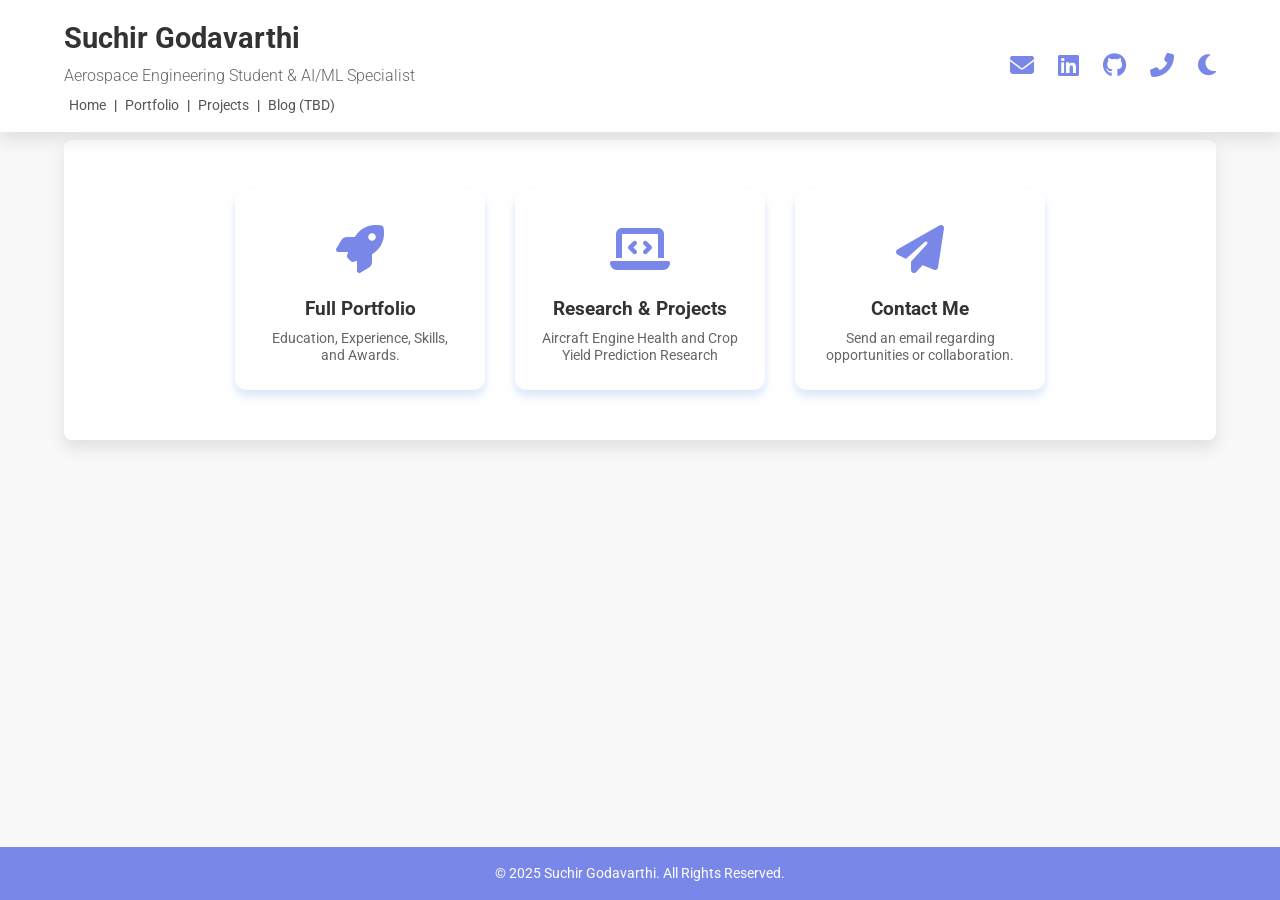
==== commit 3655262a: "commit" ====
--- a/index.html
+++ b/index.html
@@ -11,6 +11,7 @@
     <link rel="stylesheet" href="https://cdnjs.cloudflare.com/ajax/libs/font-awesome/6.5.2/css/all.min.css">
     <!-- Theme Toggle and Nav Logic -->
     <script src="script.js" defer></script>
+
 </head>
 <body>
     <!-- FIXED HEADER (TOP BAR) - SHARED ACROSS ALL PAGES -->
@@ -49,7 +50,7 @@
                 <i class="fas fa-rocket fa-3x"></i>
                 <div class="card-text">
                     <h3>Full Portfolio</h3>
-                    <p>Experience, Education, Skills, and Awards.</p>
+                    <p>Education, Experience, Skills, and Awards.</p>
                 </div>
             </a>
 
@@ -57,7 +58,7 @@
                 <i class="fas fa-laptop-code fa-3x"></i>
                 <div class="card-text">
                     <h3>Research & Projects</h3>
-                    <p>AI/ML applications, Satellite payload, and DoD internship.</p>
+                    <p>Aircraft Engine Health and Crop Yield Prediction Research</p>
                 </div>
             </a>
 
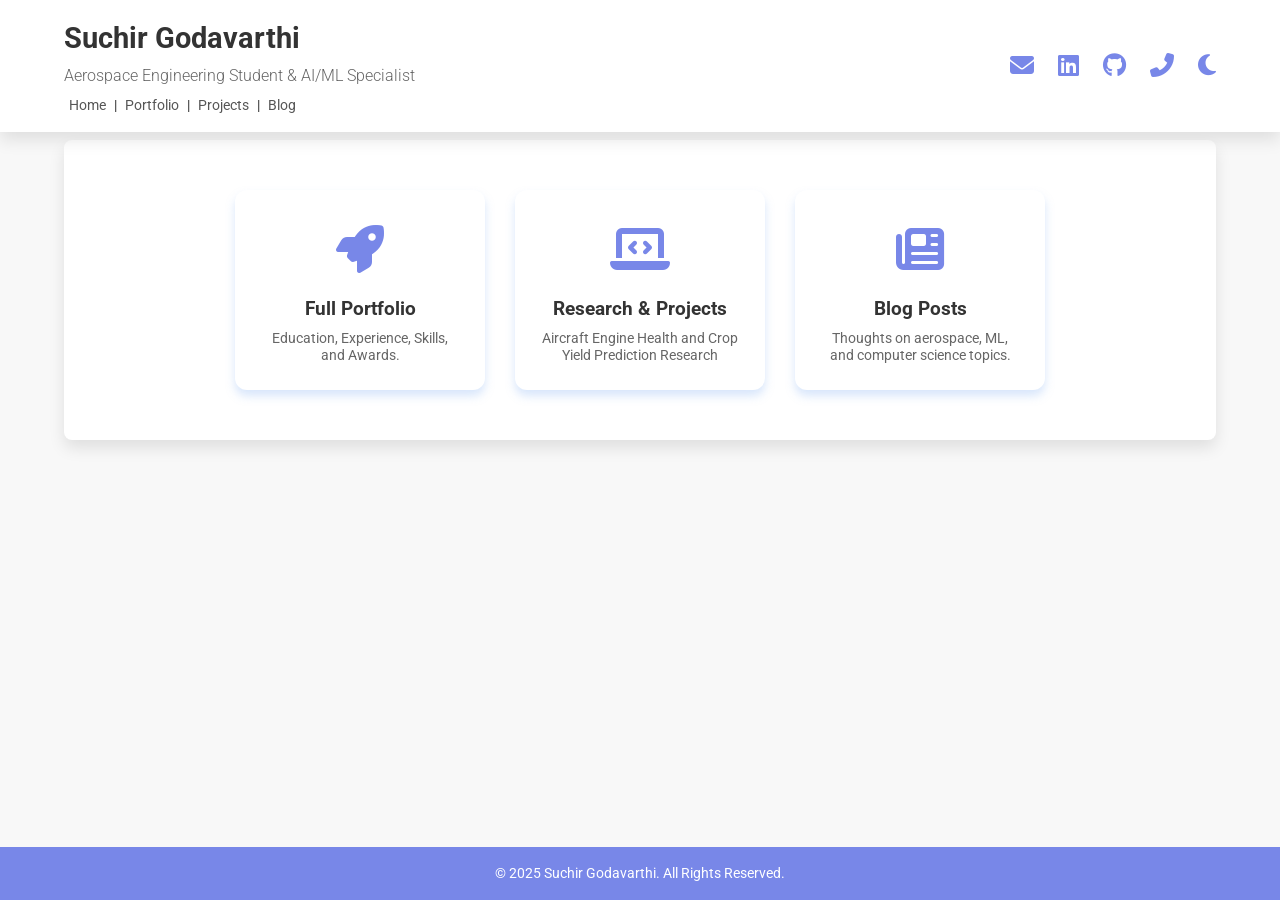
==== commit 75291017: "commit" ====
--- a/index.html
+++ b/index.html
@@ -25,7 +25,7 @@
                     <a href="index.html" class="active">Home</a> | 
                     <a href="portfolio.html">Portfolio</a> | 
                     <a href="projects.html">Projects</a> | 
-                    <a href="#">Blog (TBD)</a>
+                    <a href="blog.html">Blog</a>
                 </div>
             </div>
             <div class="contact-top">
@@ -62,11 +62,11 @@
                 </div>
             </a>
 
-            <a href="mailto:suchir.godavarthi@gmail.com" class="icon-card">
-                <i class="fas fa-paper-plane fa-3x"></i>
+            <a href="blog.html" class="icon-card">
+                <i class="fas fa-newspaper fa-3x"></i>
                 <div class="card-text">
-                    <h3>Contact Me</h3>
-                    <p>Send an email regarding opportunities or collaboration.</p>
+                    <h3>Blog Posts</h3>
+                    <p>Thoughts on aerospace, ML, and computer science topics.</p>
                 </div>
             </a>
         </section>
--- a/style.css
+++ b/style.css
@@ -3,7 +3,7 @@
     /* --- DARK MODE (Default) --- */
     --primary-color: #9fa8da; /* Slightly lighter Indigo Blue for pop on dark bg */
     --accent-color: #a8b8c7; /* Slightly lighter Soft Blue/Gray for pop on dark bg */
-    --text-color: #e0e0e0;   /* Light gray text */
+    --text-color: #e0e0e0;  /* Light gray text */
     --background-color: #1e1e1e; /* Dark charcoal background */
     --card-background: #252526; /* Slightly lighter card background */
     --shadow-light: 0 2px 4px rgba(0, 0, 0, 0.4); /* Darker shadow for subtle depth */
@@ -144,6 +144,11 @@
     font-size: 1.5em;
     margin-left: 20px;
     color: var(--primary-color);
+    /* Added to fix inconsistent styling in HTML provided by user */
+    background: none; 
+    border: none;
+    cursor: pointer;
+    padding: 0;
 }
 .contact-top .icon-link:hover {
     color: var(--accent-color);
@@ -450,6 +455,79 @@
     color: var(--primary-color); /* Primary color text on light pill */
 }
 
+/* --- BLOG PAGE STYLES (MODIFIED) --- */
+.blog-grid {
+    display: flex;
+    flex-direction: column;
+    gap: 20px;
+}
+
+.blog-card {
+    display: flex; /* Activate flexbox for image + content side-by-side */
+    gap: 25px;
+    padding: 20px; /* Reduced padding for cleaner look */
+    align-items: flex-start; /* Align content to the top */
+    margin-bottom: 0 !important; 
+}
+
+.blog-thumb {
+    width: 120px;
+    min-width: 120px;
+    height: 100px;
+    object-fit: cover;
+    border-radius: 6px;
+    flex-shrink: 0; /* Prevents the image from shrinking */
+    box-shadow: var(--shadow-light);
+}
+
+.blog-content {
+    flex-grow: 1; /* Allows content to take up remaining space */
+}
+
+/* --- THIS IS THE UPDATED SECTION --- */
+.blog-header {
+    display: flex;
+    flex-direction: row; /* Title on left, date on right */
+    justify-content: space-between; /* Pushes them apart */
+    align-items: baseline; /* Aligns their text baselines */
+    margin-bottom: 10px; /* Separator from description */
+}
+
+.blog-header h3 {
+    margin: 0;
+    color: var(--primary-color); 
+    font-size: 1.35em; /* Slightly larger font size */
+    margin-bottom: 0; 
+}
+
+.blog-date {
+    font-size: 0.9em;
+    color: var(--accent-color);
+    flex-shrink: 0; /* Prevents date from wrapping */
+    margin-left: 10px; /* Ensures space from title */
+}
+/* --- END OF UPDATE --- */
+
+.blog-description {
+    margin-top: 10px; 
+    margin-bottom: 15px; /* Increased margin for separation from link */
+    color: var(--text-color);
+    opacity: 0.9;
+    font-size: 0.95em;
+}
+
+.blog-link-container {
+    margin-top: 15px;
+    text-align: left;
+}
+.read-link {
+    font-weight: 500;
+    display: inline-flex;
+    align-items: center;
+    gap: 5px;
+}
+
+
 /* --- Footer --- */
 footer {
     background: var(--primary-color);
@@ -514,4 +592,24 @@
     .project-header h3 {
         font-size: 1.4em;
     }
-}
+    /* Blog Card Mobile Adjustments */
+    .blog-card {
+        flex-direction: column; /* Stack image and content vertically on mobile */
+        gap: 10px;
+        align-items: center;
+        text-align: center;
+    }
+    .blog-thumb {
+        width: 80%;
+        height: auto;
+    }
+    .blog-header {
+        flex-direction: column; /* Stack title and date vertically on mobile */
+        gap: 5px;
+        align-items: center;
+    }
+    .blog-link-container {
+        text-align: center;
+        width: 100%;
+    }
+}
